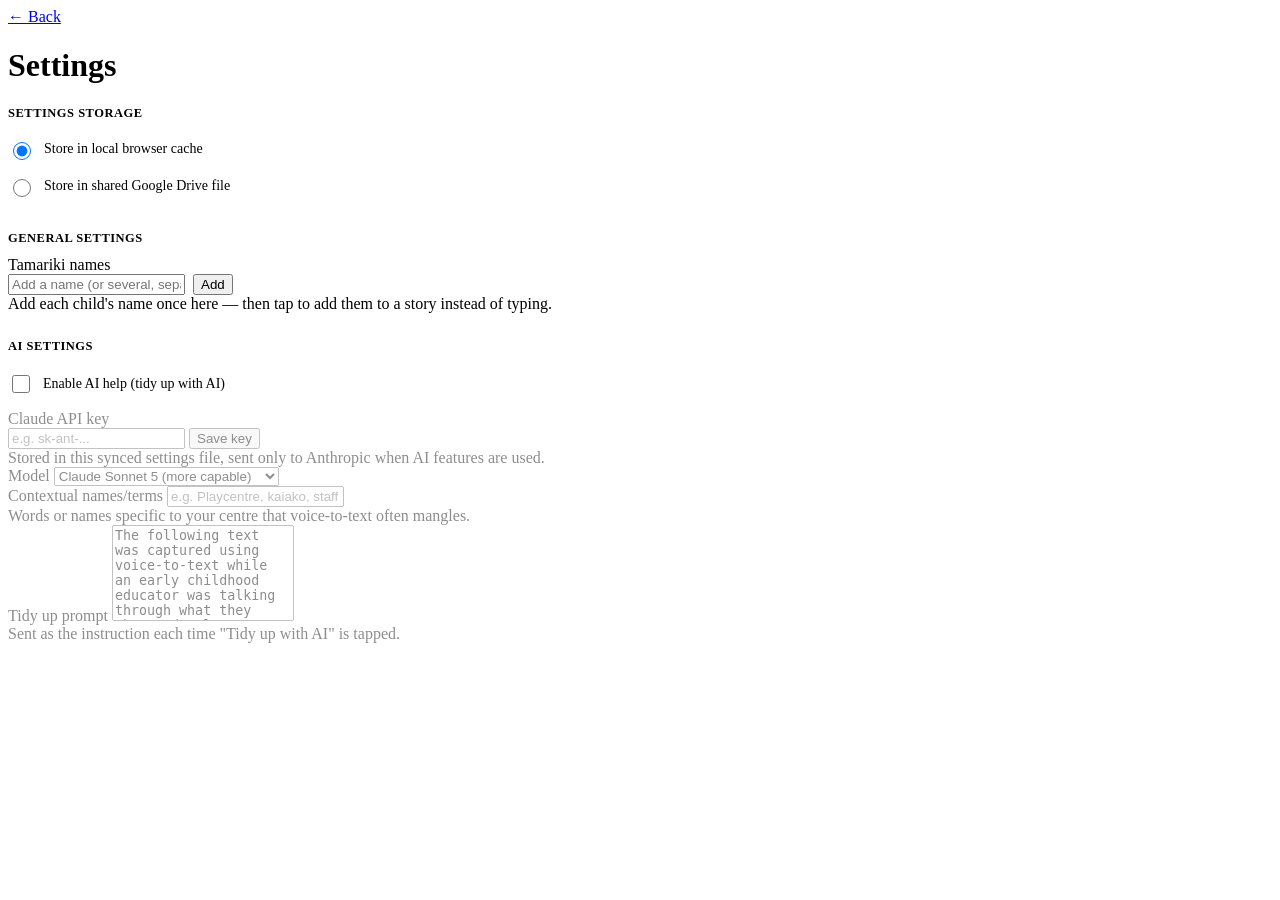
==== settings.html @ 882d685a "Create settings.html" ====
<!DOCTYPE html>
<html lang="en">
<head>
<meta charset="UTF-8">
<meta name="viewport" content="width=device-width, initial-scale=1.0">
<title>Settings — Kōrero</title>
<link href="https://fonts.googleapis.com/css2?family=Baloo+2:wght@600;700&family=Nunito+Sans:ital,wght@0,400;0,600;0,700;1,400&display=swap" rel="stylesheet">
<link rel="stylesheet" href="style.css">
<script src="https://accounts.google.com/gsi/client"></script>
<script src="https://apis.google.com/js/api.js"></script>
<style>
  .settings-group-label {
    font-size: 12.5px; font-weight: 700; letter-spacing: .04em; text-transform: uppercase;
    color: var(--sage-dark); margin: 26px 0 10px;
  }
  .settings-group-label:first-of-type { margin-top: 18px; }
  .settings-subgroup-label {
    font-size: 11.5px; font-weight: 700; letter-spacing: .02em; text-transform: uppercase;
    color: var(--ink-soft); margin: 4px 0 8px;
  }

  .radio-label, .toggle-label {
    display: flex; align-items: center; gap: 10px; cursor: pointer;
    text-transform: none; letter-spacing: 0; font-weight: 500; color: var(--ink);
    font-size: 14px; padding: 8px 0;
  }
  .radio-label input, .toggle-label input { width: 18px; height: 18px; accent-color: var(--sage-dark); flex-shrink: 0; }

  .shared-panel {
    margin-top: 10px; padding: 14px; background: var(--card);
    border: 1px solid var(--line); border-radius: var(--radius);
  }
  .lockable.disabled { opacity: 0.45; pointer-events: none; }
  #ai-sub-settings.disabled { opacity: 0.45; pointer-events: none; }
  .lock-msg {
    font-size: 12.5px; color: var(--ink-soft); margin: 0 0 10px;
    background: #F1EDE3; padding: 8px 10px; border-radius: 8px;
  }

  textarea { min-height: 90px; resize: none; }

  .row-2 { display: flex; gap: 8px; }
  .row-2 > * { flex: 1; }

  .file-pill {
    display: inline-flex; align-items: center; gap: 8px;
    background: #E9EFE6; color: var(--sage-dark); font-weight: 700; font-size: 13px;
    padding: 7px 8px 7px 12px; border-radius: 16px; margin-top: 8px;
  }
  .file-pill button { border: none; background: none; padding: 2px 4px; font-size: 14px; color: var(--sage-dark); }
  .file-pill button:disabled { opacity: 0.45; cursor: not-allowed; }

  .dirty-banner {
    margin-top: 14px; font-size: 13px; color: #854F0B; background: #FAEEDA;
    padding: 8px 12px; border-radius: 8px; display: none;
    align-items: center; justify-content: space-between; gap: 10px;
  }
</style>
</head>
<body>

<a href="index.html" class="back-link">← Back</a>
<h1>Settings</h1>

<div class="settings-group-label">Settings storage</div>
<label class="radio-label">
  <input type="radio" name="storage-loc" value="local" id="loc-local" checked>
  <span>Store in local browser cache</span>
</label>
<label class="radio-label">
  <input type="radio" name="storage-loc" value="shared" id="loc-shared">
  <span>Store in shared Google Drive file</span>
</label>

<div class="shared-panel" id="shared-panel" style="display:none;">
  <div class="settings-subgroup-label">Shared settings</div>

  <button id="signin-btn" class="secondary-btn full-width-btn">Sign in with Google</button>
  <div class="hint" id="signin-status">Not signed in</div>

  <div class="row-2" style="margin-top: 14px;">
    <button id="create-file-btn" class="secondary-btn">Create shared file</button>
    <button id="choose-file-btn" class="secondary-btn">Choose existing</button>
  </div>
  <div id="file-pill-wrap" style="display:none;">
    <span class="file-pill">
      <span id="file-pill-name">centre-settings.xlsx</span>
      <button id="unpick-file-btn" aria-label="Disconnect file">×</button>
    </span>
  </div>

  <div class="lockable row-2" id="pull-push-row" style="margin-top: 14px;">
    <div>
      <button id="pull-btn" class="secondary-btn full-width-btn">Pull</button>
      <div class="hint" id="pull-status">Never pulled</div>
    </div>
    <div>
      <button id="push-btn" class="secondary-btn full-width-btn">Push</button>
      <div class="hint" id="push-status">Never pushed</div>
    </div>
  </div>
</div>

<div class="dirty-banner" id="dirty-banner">
  <span>Unsaved changes</span>
  <span style="display:flex; gap:8px; flex-shrink:0;">
    <button type="button" id="revert-shortcut-btn" class="secondary-btn" style="padding: 6px 12px;">Revert</button>
    <button type="button" id="save-shortcut-btn" class="secondary-btn" style="padding: 6px 12px;">Save</button>
  </span>
</div>

<div class="settings-group-label">General settings</div>
<div class="lockable" id="general-settings-fields">
  <div class="lock-msg" id="general-lock-msg" style="display:none;">Sign in and choose a file to edit these settings.</div>

  <div class="field">
    <label for="saved-names-input">Tamariki names</label>
    <form id="saved-names-form" onsubmit="return false;" style="display: flex; gap: 8px;">
      <input type="text" id="saved-names-input" placeholder="Add a name (or several, separated by commas)">
      <button type="button" id="add-saved-name-btn" class="secondary-btn" style="flex-shrink: 0; white-space: nowrap;">Add</button>
    </form>
    <div class="name-chip-row" id="saved-names-chips"></div>
    <div class="hint">Add each child's name once here — then tap to add them to a story instead of typing.</div>
  </div>
</div>

<div class="settings-group-label">AI settings</div>
<div class="lockable" id="ai-settings-fields">
  <div class="lock-msg" id="ai-lock-msg" style="display:none;">Sign in and choose a file to edit these settings.</div>

  <label class="toggle-label">
    <input type="checkbox" id="ai-enabled-toggle">
    <span>Enable AI help (tidy up with AI)</span>
  </label>

  <div id="ai-sub-settings" style="margin-top: 6px;">
    <div class="field">
      <label for="api-key-input">Claude API key</label>
      <div id="api-key-empty-state">
        <input type="password" id="api-key-input" placeholder="e.g. sk-ant-...">
        <button type="button" id="save-api-key-btn" class="secondary-btn full-width-btn">Save key</button>
      </div>
      <div id="api-key-saved-state" style="display: none;">
        <span id="api-key-badge" style="display:block; font-family: 'SF Mono', Consolas, monospace; font-size:14px; border:1px solid var(--line); border-radius:10px; padding:10px 12px; background:var(--card);"></span>
        <button type="button" id="remove-api-key-btn" class="secondary-btn full-width-btn">Remove key</button>
      </div>
      <div class="hint">Stored in this synced settings file, sent only to Anthropic when AI features are used.</div>
    </div>

    <div class="field">
      <label for="model-select">Model</label>
      <select id="model-select">
        <option value="claude-sonnet-5">Claude Sonnet 5 (more capable)</option>
        <option value="claude-haiku-4-5-20251001">Claude Haiku 4.5 (faster, cheaper)</option>
      </select>
    </div>

    <div class="field">
      <label for="context-terms-input">Contextual names/terms</label>
      <input type="text" id="context-terms-input" placeholder="e.g. Playcentre, kaiako, staff names">
      <div class="hint">Words or names specific to your centre that voice-to-text often mangles.</div>
    </div>

    <div class="field">
      <label for="tidy-prompt-input">Tidy up prompt</label>
      <textarea id="tidy-prompt-input"></textarea>
      <div class="hint">Sent as the instruction each time "Tidy up with AI" is tapped.</div>
    </div>
  </div>
</div>

<script>
  // ---------------------------------------------------------------
  // Real Google sign-in (drive.file scope), real file creation/picking
  // via the Sheets/Drive/Picker APIs, and real read/write of the shared
  // settings blob (A1 = JSON payload, B1 = revision marker for the
  // conflict check on push).
  // ---------------------------------------------------------------

  // Public identifiers, not secrets — same category as the GitHub Pages URL
  // itself. The API key is restricted to this domain in the Cloud Console.
  const CLIENT_ID = '867218455053-8fqh7k0se65qlpqv5dgde7a493a21e9t.apps.googleusercontent.com';
  const API_KEY = 'AIzaSyBzpVYlaDV8JPSNPZEgwUGpIrHRjEG5vMc';
  const PROJECT_NUMBER = '867218455053';

  const locLocal = document.getElementById('loc-local');
  const locShared = document.getElementById('loc-shared');
  const sharedPanel = document.getElementById('shared-panel');
  const generalFields = document.getElementById('general-settings-fields');
  const aiFields = document.getElementById('ai-settings-fields');
  const generalLockMsg = document.getElementById('general-lock-msg');
  const aiLockMsg = document.getElementById('ai-lock-msg');
  const dirtyBanner = document.getElementById('dirty-banner');
  const pullPushRow = document.getElementById('pull-push-row');
  const pullStatusEl = document.getElementById('pull-status');
  const pushStatusEl = document.getElementById('push-status');
  const signinBtn = document.getElementById('signin-btn');
  const signinStatusEl = document.getElementById('signin-status');
  const filePillWrap = document.getElementById('file-pill-wrap');
  const filePillNameEl = document.getElementById('file-pill-name');
  const createFileBtn = document.getElementById('create-file-btn');
  const chooseFileBtn = document.getElementById('choose-file-btn');
  const unpickFileBtn = document.getElementById('unpick-file-btn');

  // These are genuine settings (which file, when last synced), not session
  // state, so they persist across a refresh the same way everything else in
  // Settings does. The token itself is included here too: reusing a
  // still-valid token needs no network call and no popup, so it's safe to
  // restore automatically — unlike requesting a NEW token, which does need
  // a popup and therefore does need an actual click (see the sign-in
  // button's handler). Only once the stored token has genuinely expired do
  // we ask for a fresh one.
  const SYNC_STATE_KEY = 'korero_test_sync_state';
  function persistSyncState() {
    safeSet(SYNC_STATE_KEY, JSON.stringify({
      storageLocation: locShared.checked ? 'shared' : 'local',
      accessToken: accessToken,
      tokenExpiresAt: tokenExpiresAt,
      fileId: fileConnected ? connectedFileId : '',
      fileName: fileConnected ? filePillNameEl.textContent : '',
      lastKnownRevision: lastKnownRevision,
      lastPulled: pullStatusEl.textContent,
      lastPushed: pushStatusEl.textContent,
      dirty: dirtySinceLastPush
    }));
  }

  let accessToken = null;
  let tokenExpiresAt = null;
  let tokenClient = null;
  let pickerLoaded = false;
  let signedIn = false;
  let fileConnected = false;
  let connectedFileId = null;
  let lastKnownRevision = 0;
  let dirtySinceLastPush = false;

  function updateDirtyBannerVisibility() {
    dirtyBanner.style.display = (dirtySinceLastPush && locShared.checked) ? 'flex' : 'none';
  }

  function refreshLockState() {
    const shared = locShared.checked;
    sharedPanel.style.display = shared ? '' : 'none';
    const canSync = signedIn && fileConnected;
    const unlocked = !shared || canSync;

    pullPushRow.classList.toggle('disabled', !canSync);
    unpickFileBtn.disabled = !signedIn;

    [ [generalFields, generalLockMsg], [aiFields, aiLockMsg] ].forEach(([fieldsEl, msgEl]) => {
      fieldsEl.classList.toggle('disabled', !unlocked);
      msgEl.style.display = (shared && !unlocked) ? '' : 'none';
    });

    updateDirtyBannerVisibility();
  }
  [locLocal, locShared].forEach(r => r.addEventListener('change', () => { refreshLockState(); persistSyncState(); }));

  window.addEventListener('load', () => {
    if (window.gapi) {
      gapi.load('picker', () => { pickerLoaded = true; });
    }
  });

  function describeTokenExpiry() {
    const minsLeft = Math.round((tokenExpiresAt - Date.now()) / 60000);
    return minsLeft > 0 ? `Signed in. Token expires in ~${minsLeft} min.` : 'Signed in.';
  }

  function updateSigninButtonLabel() {
    signinBtn.textContent = signedIn ? 'Sign out' : 'Sign in with Google';
  }

  function ensureTokenClient() {
    if (tokenClient) return tokenClient;
    if (typeof google === 'undefined' || !google.accounts) {
      signinStatusEl.textContent = "Couldn't reach Google's sign-in script — check your connection and try again.";
      return null;
    }
    tokenClient = google.accounts.oauth2.initTokenClient({
      client_id: CLIENT_ID,
      scope: 'https://www.googleapis.com/auth/drive.file',
      callback: (resp) => {
        if (resp.error) {
          signinStatusEl.textContent = 'Sign-in failed: ' + resp.error;
          return;
        }
        accessToken = resp.access_token;
        tokenExpiresAt = Date.now() + resp.expires_in * 1000;
        signedIn = true;
        signinStatusEl.textContent = describeTokenExpiry();
        updateSigninButtonLabel();
        refreshLockState();
        persistSyncState();
      }
    });
    return tokenClient;
  }

  // Local-only sign-out: forgets the token on this device so the fields
  // lock again and a fresh sign-in is needed here. Doesn't revoke the token
  // server-side — for a shared-device settings panel like this there's no
  // real scenario where someone else holds a copy of it to worry about.
  function signOut() {
    accessToken = null;
    tokenExpiresAt = null;
    signedIn = false;
    signinStatusEl.textContent = 'Not signed in.';
    updateSigninButtonLabel();
    refreshLockState();
    persistSyncState();
  }

  signinBtn.addEventListener('click', () => {
    if (signedIn) { signOut(); return; }
    signinStatusEl.textContent = 'Requesting sign-in…';
    const client = ensureTokenClient();
    if (client) client.requestAccessToken({ prompt: accessToken ? '' : 'consent' });
  });

  // NOTE: there's no automatic reauth attempt on page load. Even a "silent"
  // (prompt: '') token request still opens a popup under the hood, and
  // browsers block any popup that isn't triggered by a direct click —
  // a page finishing loading doesn't count as a user gesture. So a fresh
  // token can only be requested from within the button's own click handler
  // above, which IS a genuine gesture. Google typically won't show a real
  // consent screen there if access was already granted previously — it
  // resolves near-instantly — so in practice this is still a single tap,
  // not a repeat of the full sign-in flow.

  // The Picker sometimes calculates its position before it's actually
  // finished laying out, leaving it mispositioned until something else
  // happens to trigger a resize. Forcing one ourselves right after showing
  // it fixes that immediately instead of waiting on an incidental resize.
  function showPicker(picker) {
    picker.setVisible(true);
    setTimeout(() => window.dispatchEvent(new Event('resize')), 50);
  }
  function connectFile(id, name) {
    fileConnected = true;
    connectedFileId = id;
    filePillWrap.style.display = '';
    filePillNameEl.textContent = name;
    createFileBtn.disabled = true;
    chooseFileBtn.disabled = true;
    refreshLockState();
  }

  function clearDirty() {
    dirtySinceLastPush = false;
    updateDirtyBannerVisibility();
  }

  async function sheetsFetch(method, range, body) {
    let url = `https://sheets.googleapis.com/v4/spreadsheets/${connectedFileId}/values/${range}`;
    if (method === 'PUT') url += '?valueInputOption=RAW';
    const res = await fetch(url, {
      method,
      headers: { 'Authorization': 'Bearer ' + accessToken, 'Content-Type': 'application/json' },
      body: body ? JSON.stringify(body) : undefined
    });
    const data = await res.json().catch(() => ({}));
    if (!res.ok) {
      if (res.status === 401) {
        signOut();
        throw new Error('Your session expired — please sign in again.');
      }
      throw new Error(data?.error?.message || `Request failed (${res.status})`);
    }
    return data;
  }

  // Everything that syncs, bundled as one JSON blob in A1. The API key is
  // base64'd — a courtesy against a casual glance at the sheet, not real
  // security (anyone with edit access to the file can decode it just as
  // easily as reading it plain).
  function buildSettingsPayload() {
    const apiKey = getSavedApiKey();
    return {
      savedNames: savedNames,
      aiEnabled: aiEnabledToggle.checked,
      aiModel: modelSelect.value,
      aiContextTerms: contextTermsInput.value,
      aiTidyPrompt: tidyPromptInput.value,
      claudeApiKeyB64: apiKey ? btoa(apiKey) : ''
    };
  }

  function applySettingsPayload(payload) {
    savedNames = Array.isArray(payload.savedNames) ? payload.savedNames : [];
    sortNames();
    saveSavedNamesLocally();
    renderSavedNamesSettings();

    aiEnabledToggle.checked = !!payload.aiEnabled;
    safeSet(AI_ENABLED_KEY, aiEnabledToggle.checked ? 'true' : 'false');
    modelSelect.value = payload.aiModel || 'claude-sonnet-5';
    safeSet(AI_MODEL_KEY, modelSelect.value);
    contextTermsInput.value = payload.aiContextTerms || '';
    safeSet(AI_CONTEXT_TERMS_KEY, contextTermsInput.value);
    tidyPromptInput.value = payload.aiTidyPrompt || DEFAULT_TIDY_PROMPT;
    safeSet(AI_PROMPT_KEY, tidyPromptInput.value);
    updateAiSubSettingsVisibility();

    try {
      if (payload.claudeApiKeyB64) safeSet(API_KEY_STORAGE_KEY, atob(payload.claudeApiKeyB64));
      else localStorage.removeItem(API_KEY_STORAGE_KEY);
    } catch (e) { /* malformed key or storage unavailable — leave whatever's already there */ }
    renderApiKeyStatus();
  }

  async function pushToFile(expectedRevision) {
    const newRevision = expectedRevision + 1;
    await sheetsFetch('PUT', 'A1:B1', { values: [[ JSON.stringify(buildSettingsPayload()), String(newRevision) ]] });
    lastKnownRevision = newRevision;
  }

  async function pullFromFile() {
    const data = await sheetsFetch('GET', 'A1:B1');
    const rawJson = data.values?.[0]?.[0];
    const rawRevision = data.values?.[0]?.[1];
    if (!rawJson) throw new Error("This file doesn't have any shared settings in it yet.");
    let payload;
    try { payload = JSON.parse(rawJson); }
    catch (e) { throw new Error("The file's content doesn't look like valid settings data."); }
    applySettingsPayload(payload);
    lastKnownRevision = parseInt(rawRevision, 10) || 0;
  }

  async function doPush() {
    if (!accessToken || !fileConnected) { alert('Sign in and choose a file first.'); return; }
    const prevText = pushStatusEl.textContent;
    pushStatusEl.textContent = 'Pushing…';
    try {
      const b1Data = await sheetsFetch('GET', 'B1');
      const sharedRevision = parseInt(b1Data.values?.[0]?.[0], 10) || 0;
      if (sharedRevision !== lastKnownRevision) {
        const overwrite = confirm('Shared settings have changed since you last synced. Overwrite anyway? (Cancel to pull the latest first instead.)');
        if (!overwrite) { pushStatusEl.textContent = prevText; return; }
      }
      await pushToFile(sharedRevision);
      pushStatusEl.textContent = 'Last pushed: ' + new Date().toLocaleTimeString();
      clearDirty();
      persistSyncState();
    } catch (err) {
      pushStatusEl.textContent = 'Last pushed: failed at ' + new Date().toLocaleTimeString();
      alert("Couldn't push: " + err.message);
    }
  }

  async function doPull() {
    if (!accessToken || !fileConnected) { alert('Sign in and choose a file first.'); return; }
    if (dirtySinceLastPush && !confirm('You have local changes that haven\'t synced yet. Pulling will overwrite them with what\'s in the shared file — continue?')) {
      return;
    }
    const prevText = pullStatusEl.textContent;
    pullStatusEl.textContent = 'Pulling…';
    try {
      await pullFromFile();
      pullStatusEl.textContent = 'Last pulled: ' + new Date().toLocaleTimeString();
      clearDirty();
      persistSyncState();
    } catch (err) {
      pullStatusEl.textContent = prevText;
      alert("Couldn't pull: " + err.message);
    }
  }

  async function createSheetInFolder(folderId) {
    createFileBtn.disabled = true;
    createFileBtn.textContent = 'Creating…';
    try {
      const res = await fetch('https://www.googleapis.com/drive/v3/files?fields=id,name', {
        method: 'POST',
        headers: { 'Authorization': 'Bearer ' + accessToken, 'Content-Type': 'application/json' },
        body: JSON.stringify({
          name: 'Kōrero shared settings',
          mimeType: 'application/vnd.google-apps.spreadsheet',
          parents: [folderId]
        })
      });
      const data = await res.json();
      if (!res.ok) throw new Error(data?.error?.message || `Request failed (${res.status})`);

      connectFile(data.id, data.name);
      lastKnownRevision = 0;
      pushStatusEl.textContent = 'Writing initial settings…';
      try {
        await pushToFile(0);
        pushStatusEl.textContent = 'Last pushed: ' + new Date().toLocaleTimeString() + ' (initial)';
        pullStatusEl.textContent = 'Last pulled: ' + new Date().toLocaleTimeString() + ' (in sync — nothing to pull yet)';
        clearDirty();
        persistSyncState();
      } catch (err) {
        pushStatusEl.textContent = 'Last pushed: failed';
        alert('Created the file, but the initial write failed: ' + err.message);
      }
    } catch (err) {
      alert("Couldn't create the sheet: " + err.message);
      createFileBtn.disabled = false;
    } finally {
      createFileBtn.textContent = 'Create shared file';
    }
  }

  createFileBtn.addEventListener('click', () => {
    if (!accessToken) { alert('Sign in first.'); return; }
    if (!pickerLoaded) { alert('Picker library still loading — try again in a second.'); return; }

    const folderView = new google.picker.DocsView(google.picker.ViewId.FOLDERS)
      .setSelectFolderEnabled(true)
      .setIncludeFolders(true);

    const picker = new google.picker.PickerBuilder()
      .addView(folderView)
      .setTitle('Choose where to create the shared settings file')
      .setOAuthToken(accessToken)
      .setDeveloperKey(API_KEY)
      .setAppId(PROJECT_NUMBER)
      .setCallback((data) => {
        if (data.action !== google.picker.Action.PICKED) return;
        createSheetInFolder(data.docs[0].id);
      })
      .build();
    showPicker(picker);
  });

  chooseFileBtn.addEventListener('click', () => {
    if (!accessToken) { alert('Sign in first.'); return; }
    if (!pickerLoaded) { alert('Picker library still loading — try again in a second.'); return; }
    if (dirtySinceLastPush && !confirm('You have local changes that haven\'t synced yet. Choosing an existing file will pull its settings and overwrite them — continue?')) {
      return;
    }

    const view = new google.picker.DocsView(google.picker.ViewId.SPREADSHEETS)
      .setMimeTypes('application/vnd.google-apps.spreadsheet');

    const picker = new google.picker.PickerBuilder()
      .addView(view)
      .setOAuthToken(accessToken)
      .setDeveloperKey(API_KEY)
      .setAppId(PROJECT_NUMBER)
      .setCallback(async (data) => {
        if (data.action !== google.picker.Action.PICKED) return;
        const file = data.docs[0];
        connectFile(file.id, file.name);
        pullStatusEl.textContent = 'Pulling…';
        try {
          await pullFromFile();
          pullStatusEl.textContent = 'Last pulled: ' + new Date().toLocaleTimeString();
          pushStatusEl.textContent = 'Last pushed: ' + new Date().toLocaleTimeString() + ' (in sync — matches what was just pulled)';
          clearDirty();
          persistSyncState();
        } catch (err) {
          pullStatusEl.textContent = 'Last pulled: failed';
          alert("Connected the file, but couldn't read its settings: " + err.message);
        }
      })
      .build();
    showPicker(picker);
  });

  document.getElementById('unpick-file-btn').addEventListener('click', () => {
    fileConnected = false;
    connectedFileId = null;
    lastKnownRevision = 0;
    filePillWrap.style.display = 'none';
    createFileBtn.disabled = false;
    chooseFileBtn.disabled = false;
    pullStatusEl.textContent = 'Never pulled';
    pushStatusEl.textContent = 'Never pushed';
    clearDirty();
    refreshLockState();
    persistSyncState();
  });

  document.getElementById('pull-btn').addEventListener('click', doPull);
  document.getElementById('push-btn').addEventListener('click', doPush);
  document.getElementById('save-shortcut-btn').addEventListener('click', doPush);
  document.getElementById('revert-shortcut-btn').addEventListener('click', doPull);

  function markDirty() {
    dirtySinceLastPush = true;
    updateDirtyBannerVisibility();
    persistSyncState();
  }

  (function restoreSyncState() {
    let saved = null;
    try { saved = JSON.parse(safeGet(SYNC_STATE_KEY, 'null')); } catch (e) { saved = null; }
    if (saved) {
      if (saved.storageLocation === 'shared') locShared.checked = true; else locLocal.checked = true;

      if (saved.accessToken && saved.tokenExpiresAt && saved.tokenExpiresAt > Date.now()) {
        // Still genuinely valid — reuse it directly, no network call, no
        // popup, nothing for the person to do.
        accessToken = saved.accessToken;
        tokenExpiresAt = saved.tokenExpiresAt;
        signedIn = true;
        signinStatusEl.textContent = describeTokenExpiry();
        updateSigninButtonLabel();
      } else if (saved.accessToken) {
        // We did have a token, but it's actually expired now — this is the
        // one case that genuinely needs a click, since getting a new token
        // means a popup, and popups need a real user gesture.
        signinStatusEl.textContent = 'Your session expired — tap "Sign in with Google" to continue.';
      }

      if (saved.fileId) {
        fileConnected = true;
        connectedFileId = saved.fileId;
        lastKnownRevision = saved.lastKnownRevision || 0;
        filePillWrap.style.display = '';
        filePillNameEl.textContent = saved.fileName;
        createFileBtn.disabled = true;
        chooseFileBtn.disabled = true;
      }
      if (saved.lastPulled) pullStatusEl.textContent = saved.lastPulled;
      if (saved.lastPushed) pushStatusEl.textContent = saved.lastPushed;
      if (saved.dirty) dirtySinceLastPush = true;
    }
  })();

  refreshLockState();

  // ---------------------------------------------------------------
  // Below: tamariki names + AI settings logic, carried over as-is
  // from index.html (same localStorage keys), just wired to also
  // call markDirty() on every change, and nested under the new
  // General settings / AI settings headings.
  // ---------------------------------------------------------------

  function safeGet(key, fallback) {
    try { return localStorage.getItem(key) || fallback; } catch (e) { return fallback; }
  }
  function safeSet(key, val) {
    try { localStorage.setItem(key, val); } catch (e) { /* ignore */ }
  }

  // --- Tamariki names ---
  const SAVED_NAMES_KEY = 'korero_saved_names';
  function sortNames() { savedNames.sort((a, b) => a.localeCompare(b, undefined, { sensitivity: 'base' })); }
  let savedNames = [];
  try { savedNames = JSON.parse(safeGet(SAVED_NAMES_KEY, '[]')); } catch (e) { savedNames = []; }
  sortNames();

  const savedNamesInput = document.getElementById('saved-names-input');
  const addSavedNameBtn = document.getElementById('add-saved-name-btn');
  const savedNamesChipsEl = document.getElementById('saved-names-chips');

  function saveSavedNamesLocally() {
    try { localStorage.setItem(SAVED_NAMES_KEY, JSON.stringify(savedNames)); } catch (e) { /* ignore */ }
  }
  function persistSavedNames() {
    saveSavedNamesLocally();
    markDirty();
  }

  function capitalizeName(str) {
    return str.trim().split(/\s+/).map(word =>
      word.split('-').map(part =>
        part.length ? part.charAt(0).toUpperCase() + part.slice(1) : part
      ).join('-')
    ).join(' ');
  }

  function renderSavedNamesSettings() {
    savedNamesChipsEl.innerHTML = '';
    savedNames.forEach(name => {
      const chip = document.createElement('button');
      chip.type = 'button';
      chip.className = 'name-chip';
      chip.innerHTML = `<span>${name}</span><span class="x">×</span>`;
      chip.addEventListener('click', () => {
        savedNames = savedNames.filter(n => n !== name);
        persistSavedNames();
        renderSavedNamesSettings();
      });
      savedNamesChipsEl.appendChild(chip);
    });
  }
  renderSavedNamesSettings();

  function addSavedNamesFromInput() {
    const raw = savedNamesInput.value;
    const names = raw.split(',').map(s => capitalizeName(s)).filter(Boolean);
    if (!names.length) return;
    let changed = false;
    names.forEach(name => {
      if (!savedNames.includes(name)) { savedNames.push(name); changed = true; }
    });
    if (changed) {
      sortNames();
      persistSavedNames();
      renderSavedNamesSettings();
    }
    savedNamesInput.value = '';
  }
  addSavedNameBtn.addEventListener('click', addSavedNamesFromInput);
  document.getElementById('saved-names-form').addEventListener('submit', (e) => {
    e.preventDefault();
    addSavedNamesFromInput();
  });

  // --- AI settings ---
  const AI_ENABLED_KEY = 'korero_ai_enabled';
  const AI_MODEL_KEY = 'korero_ai_model';
  const AI_PROMPT_KEY = 'korero_ai_tidy_prompt';
  const AI_CONTEXT_TERMS_KEY = 'korero_ai_context_terms';
  const API_KEY_STORAGE_KEY = 'korero_claude_api_key';
  const DEFAULT_TIDY_PROMPT = `The following text was captured using voice-to-text while an early childhood educator was talking through what they observed. Please lightly tidy it up:
- Break it into natural, standard-length sentences with correct capitalisation and punctuation.
- Remove verbal filler and thinking-out-loud disfluencies.
- Fix words that were clearly mangled by voice-to-text, using context to guess the intended word.
- Beyond removing filler and fixing mangled words/sentence breaks, do NOT rephrase, summarise, shorten, or otherwise change the wording, tone, or meaning.
- Do not add any information that wasn't there.
Return ONLY the corrected text, with no preamble, explanation, or quotation marks around it.`;

  const aiEnabledToggle = document.getElementById('ai-enabled-toggle');
  const modelSelect = document.getElementById('model-select');
  const tidyPromptInput = document.getElementById('tidy-prompt-input');
  const contextTermsInput = document.getElementById('context-terms-input');
  const apiKeyInput = document.getElementById('api-key-input');
  const apiKeyEmptyState = document.getElementById('api-key-empty-state');
  const apiKeySavedState = document.getElementById('api-key-saved-state');
  const apiKeyBadge = document.getElementById('api-key-badge');

  const aiSubSettings = document.getElementById('ai-sub-settings');

  aiEnabledToggle.checked = safeGet(AI_ENABLED_KEY, 'false') === 'true';
  modelSelect.value = safeGet(AI_MODEL_KEY, 'claude-sonnet-5');
  tidyPromptInput.value = safeGet(AI_PROMPT_KEY, DEFAULT_TIDY_PROMPT);
  contextTermsInput.value = safeGet(AI_CONTEXT_TERMS_KEY, '');

  function updateAiSubSettingsVisibility() {
    aiSubSettings.classList.toggle('disabled', !aiEnabledToggle.checked);
  }
  updateAiSubSettingsVisibility();

  aiEnabledToggle.addEventListener('change', () => {
    safeSet(AI_ENABLED_KEY, aiEnabledToggle.checked ? 'true' : 'false');
    updateAiSubSettingsVisibility();
    markDirty();
  });
  modelSelect.addEventListener('change', () => { safeSet(AI_MODEL_KEY, modelSelect.value); markDirty(); });
  tidyPromptInput.addEventListener('input', () => { safeSet(AI_PROMPT_KEY, tidyPromptInput.value); markDirty(); });
  contextTermsInput.addEventListener('input', () => { safeSet(AI_CONTEXT_TERMS_KEY, contextTermsInput.value); markDirty(); });

  function maskApiKey(key) {
    if (key.length <= 10) return key[0] + '…' + key.slice(-2);
    return key.slice(0, 7) + '…' + key.slice(-4);
  }
  function getSavedApiKey() {
    try { return localStorage.getItem(API_KEY_STORAGE_KEY) || ''; } catch (e) { return ''; }
  }
  function renderApiKeyStatus() {
    const saved = getSavedApiKey();
    if (saved) {
      apiKeyBadge.textContent = maskApiKey(saved);
      apiKeyEmptyState.style.display = 'none';
      apiKeySavedState.style.display = 'block';
    } else {
      apiKeyEmptyState.style.display = '';
      apiKeySavedState.style.display = 'none';
    }
  }
  renderApiKeyStatus();

  document.getElementById('save-api-key-btn').addEventListener('click', () => {
    const val = apiKeyInput.value.trim();
    if (!val) return;
    try { localStorage.setItem(API_KEY_STORAGE_KEY, val); } catch (e) { alert("Couldn't save — browser storage isn't available here."); return; }
    apiKeyInput.value = '';
    renderApiKeyStatus();
    markDirty();
  });
  document.getElementById('remove-api-key-btn').addEventListener('click', () => {
    try { localStorage.removeItem(API_KEY_STORAGE_KEY); } catch (e) { /* ignore */ }
    apiKeyInput.value = '';
    renderApiKeyStatus();
    markDirty();
  });
</script>

</body>
</html>
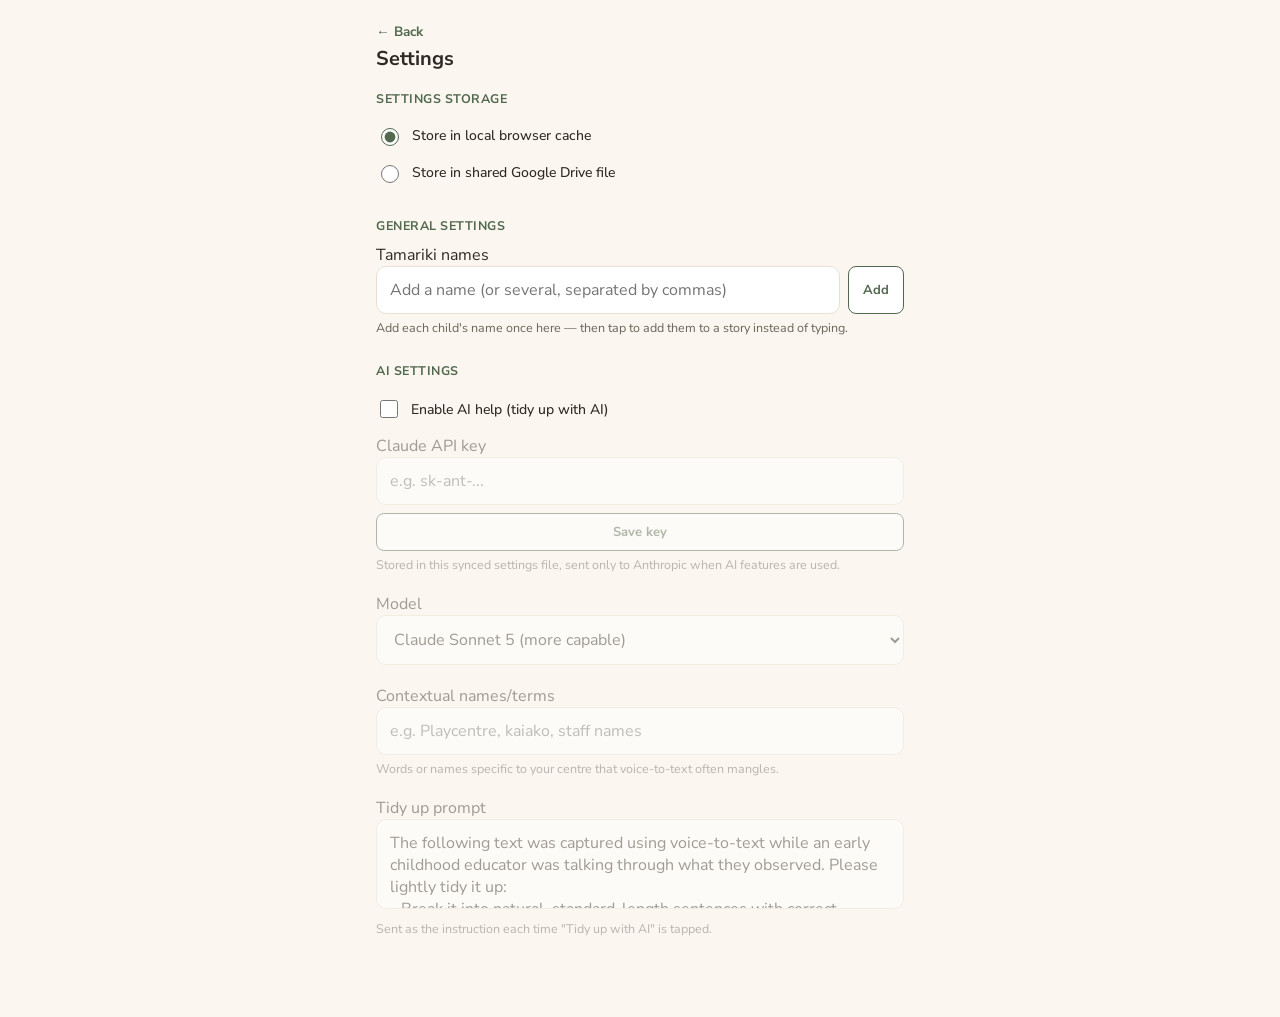
==== commit 03f0506e: "Update settings.html More space between back and settings heading" ====
--- a/settings.html
+++ b/settings.html
@@ -449,11 +449,7 @@
     }
   }
 
-  async function doPull() {
-    if (!accessToken || !fileConnected) { alert('Sign in and choose a file first.'); return; }
-    if (dirtySinceLastPush && !confirm('You have local changes that haven\'t synced yet. Pulling will overwrite them with what\'s in the shared file — continue?')) {
-      return;
-    }
+  async function pullAndReport() {
     const prevText = pullStatusEl.textContent;
     pullStatusEl.textContent = 'Pulling…';
     try {
@@ -465,6 +461,23 @@
       pullStatusEl.textContent = prevText;
       alert("Couldn't pull: " + err.message);
     }
+  }
+
+  async function doPull() {
+    if (!accessToken || !fileConnected) { alert('Sign in and choose a file first.'); return; }
+    if (dirtySinceLastPush && !confirm('You have local changes that haven\'t synced yet. Pulling will overwrite them with what\'s in the shared file — continue?')) {
+      return;
+    }
+    await pullAndReport();
+  }
+
+  // Revert (the banner's shortcut) skips the confirm entirely — unlike the
+  // standalone Pull button, Revert is only ever shown BECAUSE there are
+  // unsaved changes, so clicking it already IS the "yes, discard them"
+  // decision. Asking again would just be re-confirming what was just asked.
+  async function doRevert() {
+    if (!accessToken || !fileConnected) { alert('Sign in and choose a file first.'); return; }
+    await pullAndReport();
   }
 
   async function createSheetInFolder(folderId) {
@@ -578,7 +591,7 @@
   document.getElementById('pull-btn').addEventListener('click', doPull);
   document.getElementById('push-btn').addEventListener('click', doPush);
   document.getElementById('save-shortcut-btn').addEventListener('click', doPush);
-  document.getElementById('revert-shortcut-btn').addEventListener('click', doPull);
+  document.getElementById('revert-shortcut-btn').addEventListener('click', doRevert);
 
   function markDirty() {
     dirtySinceLastPush = true;
--- a/style.css
+++ b/style.css
@@ -0,0 +1,67 @@
+:root{
+  --bg: #FBF7F0;
+  --card: #FFFFFF;
+  --ink: #2E2A25;
+  --ink-soft: #6B6459;
+  --sage: #6E8A6F;
+  --sage-dark: #52694F;
+  --kowhai: #E8B94B;
+  --line: #E7E0D3;
+  --radius: 14px;
+  --field-gap: 20px;
+}
+* { box-sizing: border-box; }
+html, body {
+  margin: 0; padding: 0;
+  background: var(--bg);
+  color: var(--ink);
+  font-family: 'Nunito Sans', -apple-system, BlinkMacSystemFont, "Segoe UI", Roboto, sans-serif;
+  -webkit-font-smoothing: antialiased;
+}
+body { padding: 20px 16px 60px; max-width: 560px; margin: 0 auto; }
+
+h1 { font-size: 20px; margin: 0 0 12px; }
+
+.back-link {
+  display: inline-block; font-size: 13.5px; font-weight: 700;
+  color: var(--sage-dark); text-decoration: none; margin-bottom: 4px;
+}
+.back-link:active { opacity: 0.7; }
+
+.field { margin-bottom: var(--field-gap); }
+.optional-tag, .required-tag {
+  text-transform: none; letter-spacing: 0; font-weight: 500;
+  font-size: 11px; padding: 1px 7px; border-radius: 10px; margin-left: 2px;
+}
+.optional-tag { background: #EFEBE0; color: var(--ink-soft); }
+.required-tag { background: #F3E3D9; color: #A05A2C; }
+
+input[type="text"], input[type="password"], textarea, select {
+  width: 100%; border: 1px solid var(--line); border-radius: 10px;
+  padding: 12px 13px; font-size: 16px; font-family: inherit;
+  background: var(--card); color: var(--ink);
+}
+input[type="text"]:focus, input[type="password"]:focus, textarea:focus, select:focus {
+  outline: none; border-color: var(--sage);
+  box-shadow: 0 0 0 3px rgba(110,138,111,0.15);
+}
+.hint { font-size: 12.5px; color: var(--ink-soft); margin-top: 5px; }
+
+.secondary-btn {
+  background: var(--card); border: 1.5px solid var(--sage-dark); color: var(--sage-dark);
+  font-size: 13px; font-weight: 700; padding: 9px 14px; border-radius: 8px;
+  cursor: pointer; font-family: inherit;
+}
+.secondary-btn:active { background: #EEF1EA; }
+.secondary-btn:disabled { opacity: 0.45; cursor: not-allowed; }
+.full-width-btn { width: 100%; margin-top: 8px; }
+
+.name-chip-row { display: flex; flex-wrap: wrap; gap: 6px; margin-top: 8px; }
+.name-chip-row:empty { margin-top: 0; }
+.name-chip {
+  display: inline-flex; align-items: center; gap: 6px;
+  background: #E9EFE6; color: var(--sage-dark);
+  font-size: 12.5px; font-weight: 700; padding: 6px 6px 6px 11px; border-radius: 16px;
+  border: none; cursor: pointer; font-family: inherit;
+}
+.name-chip .x { font-size: 14px; line-height: 1; }
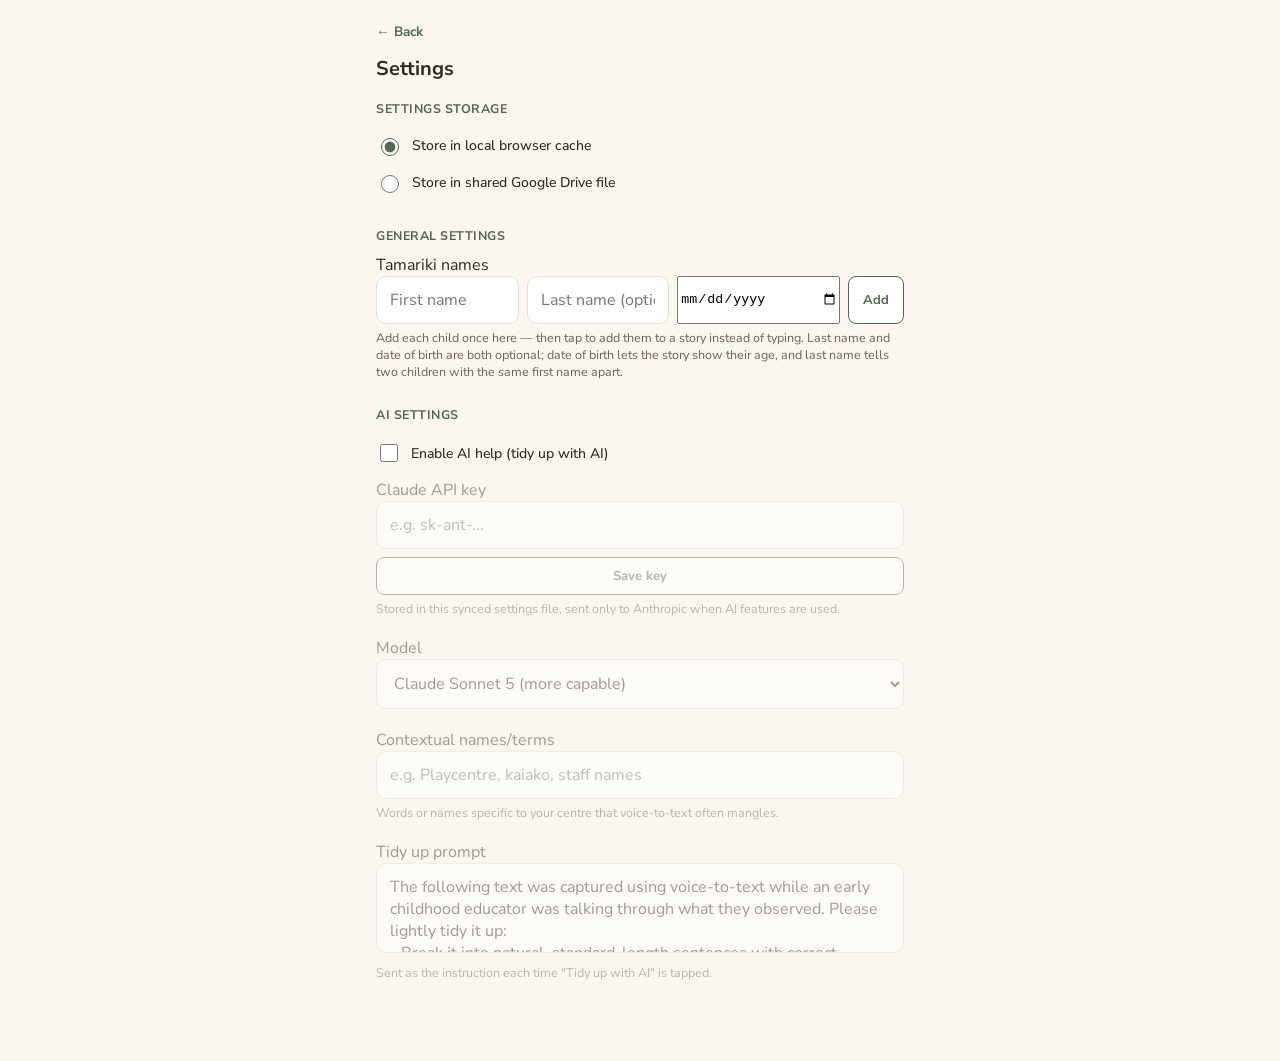
==== commit 3e20d7bd: "Update settings.html" ====
--- a/settings.html
+++ b/settings.html
@@ -114,13 +114,15 @@
   <div class="lock-msg" id="general-lock-msg" style="display:none;">Sign in and choose a file to edit these settings.</div>
 
   <div class="field">
-    <label for="saved-names-input">Tamariki names</label>
-    <form id="saved-names-form" onsubmit="return false;" style="display: flex; gap: 8px;">
-      <input type="text" id="saved-names-input" placeholder="Add a name (or several, separated by commas)">
+    <label for="saved-name-first-input">Tamariki names</label>
+    <form id="saved-names-form" onsubmit="return false;" style="display: flex; gap: 8px; flex-wrap: wrap;">
+      <input type="text" id="saved-name-first-input" placeholder="First name" style="flex: 1 1 120px;">
+      <input type="text" id="saved-name-last-input" placeholder="Last name (optional)" style="flex: 1 1 120px;">
+      <input type="date" id="saved-name-dob-input" style="flex: 1 1 140px;">
       <button type="button" id="add-saved-name-btn" class="secondary-btn" style="flex-shrink: 0; white-space: nowrap;">Add</button>
     </form>
     <div class="name-chip-row" id="saved-names-chips"></div>
-    <div class="hint">Add each child's name once here — then tap to add them to a story instead of typing.</div>
+    <div class="hint">Add each child once here — then tap to add them to a story instead of typing. Last name and date of birth are both optional; date of birth lets the story show their age, and last name tells two children with the same first name apart.</div>
   </div>
 </div>
 
@@ -388,7 +390,7 @@
   }
 
   function applySettingsPayload(payload) {
-    savedNames = Array.isArray(payload.savedNames) ? payload.savedNames : [];
+    savedNames = (Array.isArray(payload.savedNames) ? payload.savedNames : []).map(normalizeNameEntry);
     sortNames();
     saveSavedNamesLocally();
     renderSavedNamesSettings();
@@ -652,13 +654,29 @@
   }
 
   // --- Tamariki names ---
+  // Each entry is {firstName, lastName, dob} — dob and lastName are both
+  // optional. Entries from before this shape existed were plain strings;
+  // normalizeNameEntry() upgrades those to the same shape on the fly, so
+  // an existing roster keeps working (just with no age/disambiguation)
+  // without needing a one-off migration step.
   const SAVED_NAMES_KEY = 'korero_saved_names';
-  function sortNames() { savedNames.sort((a, b) => a.localeCompare(b, undefined, { sensitivity: 'base' })); }
+  function normalizeNameEntry(entry) {
+    if (typeof entry === 'string') return { firstName: entry, lastName: '', dob: '' };
+    return { firstName: entry.firstName || '', lastName: entry.lastName || '', dob: entry.dob || '' };
+  }
+  function sortNames() {
+    savedNames.sort((a, b) =>
+      a.firstName.localeCompare(b.firstName, undefined, { sensitivity: 'base' }) ||
+      a.lastName.localeCompare(b.lastName, undefined, { sensitivity: 'base' })
+    );
+  }
   let savedNames = [];
-  try { savedNames = JSON.parse(safeGet(SAVED_NAMES_KEY, '[]')); } catch (e) { savedNames = []; }
+  try { savedNames = JSON.parse(safeGet(SAVED_NAMES_KEY, '[]')).map(normalizeNameEntry); } catch (e) { savedNames = []; }
   sortNames();
 
-  const savedNamesInput = document.getElementById('saved-names-input');
+  const firstNameInput = document.getElementById('saved-name-first-input');
+  const lastNameInput = document.getElementById('saved-name-last-input');
+  const dobInput = document.getElementById('saved-name-dob-input');
   const addSavedNameBtn = document.getElementById('add-saved-name-btn');
   const savedNamesChipsEl = document.getElementById('saved-names-chips');
 
@@ -680,13 +698,15 @@
 
   function renderSavedNamesSettings() {
     savedNamesChipsEl.innerHTML = '';
-    savedNames.forEach(name => {
+    savedNames.forEach((entry, i) => {
       const chip = document.createElement('button');
       chip.type = 'button';
       chip.className = 'name-chip';
-      chip.innerHTML = `<span>${name}</span><span class="x">×</span>`;
+      const fullName = entry.lastName ? `${entry.firstName} ${entry.lastName}` : entry.firstName;
+      const dobLabel = entry.dob ? ` · born ${entry.dob}` : '';
+      chip.innerHTML = `<span>${fullName}${dobLabel}</span><span class="x">×</span>`;
       chip.addEventListener('click', () => {
-        savedNames = savedNames.filter(n => n !== name);
+        savedNames.splice(i, 1);
         persistSavedNames();
         renderSavedNamesSettings();
       });
@@ -695,25 +715,27 @@
   }
   renderSavedNamesSettings();
 
-  function addSavedNamesFromInput() {
-    const raw = savedNamesInput.value;
-    const names = raw.split(',').map(s => capitalizeName(s)).filter(Boolean);
-    if (!names.length) return;
-    let changed = false;
-    names.forEach(name => {
-      if (!savedNames.includes(name)) { savedNames.push(name); changed = true; }
-    });
-    if (changed) {
+  function addSavedNameFromInputs() {
+    const firstName = capitalizeName(firstNameInput.value);
+    if (!firstName) return;
+    const lastName = capitalizeName(lastNameInput.value);
+    const dob = dobInput.value;
+    const isDuplicate = savedNames.some(n => n.firstName === firstName && n.lastName === lastName && n.dob === dob);
+    if (!isDuplicate) {
+      savedNames.push({ firstName, lastName, dob });
       sortNames();
       persistSavedNames();
       renderSavedNamesSettings();
     }
-    savedNamesInput.value = '';
-  }
-  addSavedNameBtn.addEventListener('click', addSavedNamesFromInput);
+    firstNameInput.value = '';
+    lastNameInput.value = '';
+    dobInput.value = '';
+    firstNameInput.focus();
+  }
+  addSavedNameBtn.addEventListener('click', addSavedNameFromInputs);
   document.getElementById('saved-names-form').addEventListener('submit', (e) => {
     e.preventDefault();
-    addSavedNamesFromInput();
+    addSavedNameFromInputs();
   });
 
   // --- AI settings ---
--- a/style.css
+++ b/style.css
@@ -24,7 +24,7 @@
 
 .back-link {
   display: inline-block; font-size: 13.5px; font-weight: 700;
-  color: var(--sage-dark); text-decoration: none; margin-bottom: 4px;
+  color: var(--sage-dark); text-decoration: none; margin-bottom: 14px;
 }
 .back-link:active { opacity: 0.7; }
 
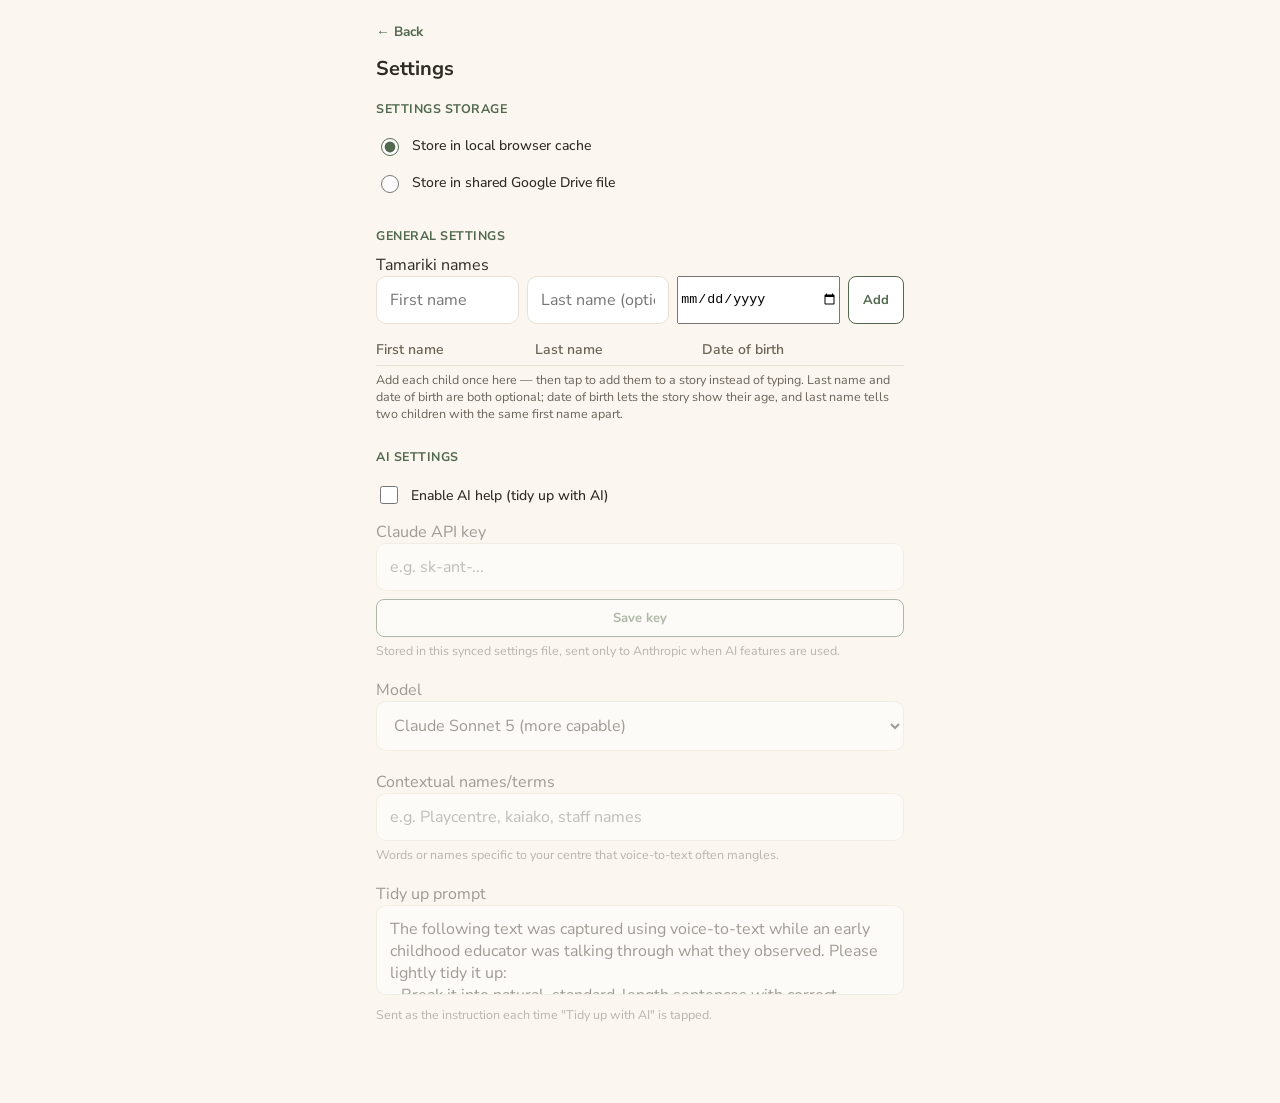
==== commit ac970f57: "Update settings.html editable names and dates" ====
--- a/settings.html
+++ b/settings.html
@@ -121,7 +121,17 @@
       <input type="date" id="saved-name-dob-input" style="flex: 1 1 140px;">
       <button type="button" id="add-saved-name-btn" class="secondary-btn" style="flex-shrink: 0; white-space: nowrap;">Add</button>
     </form>
-    <div class="name-chip-row" id="saved-names-chips"></div>
+    <table id="saved-names-table" style="width: 100%; border-collapse: collapse; margin-top: 10px; font-size: 14px;">
+      <thead>
+        <tr style="border-bottom: 1px solid var(--line);">
+          <th style="text-align: left; padding: 6px 8px 6px 0; font-weight: 600; color: #6b6355;">First name</th>
+          <th style="text-align: left; padding: 6px 8px; font-weight: 600; color: #6b6355;">Last name</th>
+          <th style="text-align: left; padding: 6px 8px; font-weight: 600; color: #6b6355;">Date of birth</th>
+          <th style="padding: 6px 0 6px 8px;"></th>
+        </tr>
+      </thead>
+      <tbody id="saved-names-tbody"></tbody>
+    </table>
     <div class="hint">Add each child once here — then tap to add them to a story instead of typing. Last name and date of birth are both optional; date of birth lets the story show their age, and last name tells two children with the same first name apart.</div>
   </div>
 </div>
@@ -671,14 +681,24 @@
     );
   }
   let savedNames = [];
-  try { savedNames = JSON.parse(safeGet(SAVED_NAMES_KEY, '[]')).map(normalizeNameEntry); } catch (e) { savedNames = []; }
+  let hadOldShapeEntries = false;
+  try {
+    const rawSavedNames = JSON.parse(safeGet(SAVED_NAMES_KEY, '[]'));
+    hadOldShapeEntries = rawSavedNames.some(entry => typeof entry === 'string');
+    savedNames = rawSavedNames.map(normalizeNameEntry);
+  } catch (e) { savedNames = []; }
   sortNames();
+  // If the stored roster had any old-shape (plain string) entries, write the
+  // upgraded shape straight back to local storage now — otherwise it only
+  // gets upgraded in storage whenever the roster is next edited, which could
+  // be a long time (or never) after this code starts normalizing on load.
+  if (hadOldShapeEntries) saveSavedNamesLocally();
 
   const firstNameInput = document.getElementById('saved-name-first-input');
   const lastNameInput = document.getElementById('saved-name-last-input');
   const dobInput = document.getElementById('saved-name-dob-input');
   const addSavedNameBtn = document.getElementById('add-saved-name-btn');
-  const savedNamesChipsEl = document.getElementById('saved-names-chips');
+  const savedNamesTbodyEl = document.getElementById('saved-names-tbody');
 
   function saveSavedNamesLocally() {
     try { localStorage.setItem(SAVED_NAMES_KEY, JSON.stringify(savedNames)); } catch (e) { /* ignore */ }
@@ -696,21 +716,88 @@
     ).join(' ');
   }
 
+  // Table cells are real inputs, not plain text — this lets an existing
+  // roster (especially one migrated from the old name-only shape) be filled
+  // in directly, one field at a time, rather than needing every child
+  // removed and re-added from scratch just to add a last name or DOB.
+  //
+  // Edits save on 'change' (i.e. once a field is actually committed — blur
+  // for text, a picked/typed date for the date input) rather than on every
+  // keystroke. Deliberately NOT re-sorting or re-rendering the table on
+  // every edit, even though editing a first name can change where it
+  // belongs alphabetically — doing that mid-edit would shift other rows
+  // under the person's cursor while they're still working through the
+  // list. The table re-settles into order on the next full render (adding
+  // or removing a row, or reloading the page).
+  const savedNameFieldStyle = 'width: 100%; box-sizing: border-box; border: 1px solid transparent; border-radius: 6px; padding: 5px 6px; font-size: 14px; font-family: inherit; background: transparent; color: var(--ink);';
+
   function renderSavedNamesSettings() {
-    savedNamesChipsEl.innerHTML = '';
+    savedNamesTbodyEl.innerHTML = '';
     savedNames.forEach((entry, i) => {
-      const chip = document.createElement('button');
-      chip.type = 'button';
-      chip.className = 'name-chip';
-      const fullName = entry.lastName ? `${entry.firstName} ${entry.lastName}` : entry.firstName;
-      const dobLabel = entry.dob ? ` · born ${entry.dob}` : '';
-      chip.innerHTML = `<span>${fullName}${dobLabel}</span><span class="x">×</span>`;
-      chip.addEventListener('click', () => {
+      const row = document.createElement('tr');
+      row.style.borderBottom = '1px solid var(--line)';
+
+      const firstCell = document.createElement('td');
+      firstCell.style.padding = '4px 8px 4px 0';
+      const firstInput = document.createElement('input');
+      firstInput.type = 'text';
+      firstInput.value = entry.firstName;
+      firstInput.style.cssText = savedNameFieldStyle;
+      firstInput.addEventListener('change', () => {
+        const value = capitalizeName(firstInput.value);
+        if (!value) { firstInput.value = entry.firstName; return; } // first name can't be blanked out
+        entry.firstName = value;
+        firstInput.value = value;
+        persistSavedNames();
+      });
+      firstCell.appendChild(firstInput);
+      row.appendChild(firstCell);
+
+      const lastCell = document.createElement('td');
+      lastCell.style.padding = '4px 8px';
+      const lastInput = document.createElement('input');
+      lastInput.type = 'text';
+      lastInput.value = entry.lastName || '';
+      lastInput.style.cssText = savedNameFieldStyle;
+      lastInput.addEventListener('change', () => {
+        const value = capitalizeName(lastInput.value);
+        entry.lastName = value;
+        lastInput.value = value;
+        persistSavedNames();
+      });
+      lastCell.appendChild(lastInput);
+      row.appendChild(lastCell);
+
+      const dobCell = document.createElement('td');
+      dobCell.style.padding = '4px 8px';
+      const dobField = document.createElement('input');
+      dobField.type = 'date';
+      dobField.value = entry.dob || '';
+      dobField.style.cssText = savedNameFieldStyle;
+      dobField.addEventListener('change', () => {
+        entry.dob = dobField.value;
+        persistSavedNames();
+      });
+      dobCell.appendChild(dobField);
+      row.appendChild(dobCell);
+
+      const removeCell = document.createElement('td');
+      removeCell.style.padding = '4px 0 4px 8px';
+      removeCell.style.textAlign = 'right';
+      const removeBtn = document.createElement('button');
+      removeBtn.type = 'button';
+      removeBtn.className = 'secondary-btn';
+      removeBtn.style.cssText = 'padding: 5px 10px; white-space: nowrap;';
+      removeBtn.textContent = 'Remove';
+      removeBtn.addEventListener('click', () => {
         savedNames.splice(i, 1);
         persistSavedNames();
         renderSavedNamesSettings();
       });
-      savedNamesChipsEl.appendChild(chip);
+      removeCell.appendChild(removeBtn);
+      row.appendChild(removeCell);
+
+      savedNamesTbodyEl.appendChild(row);
     });
   }
   renderSavedNamesSettings();
